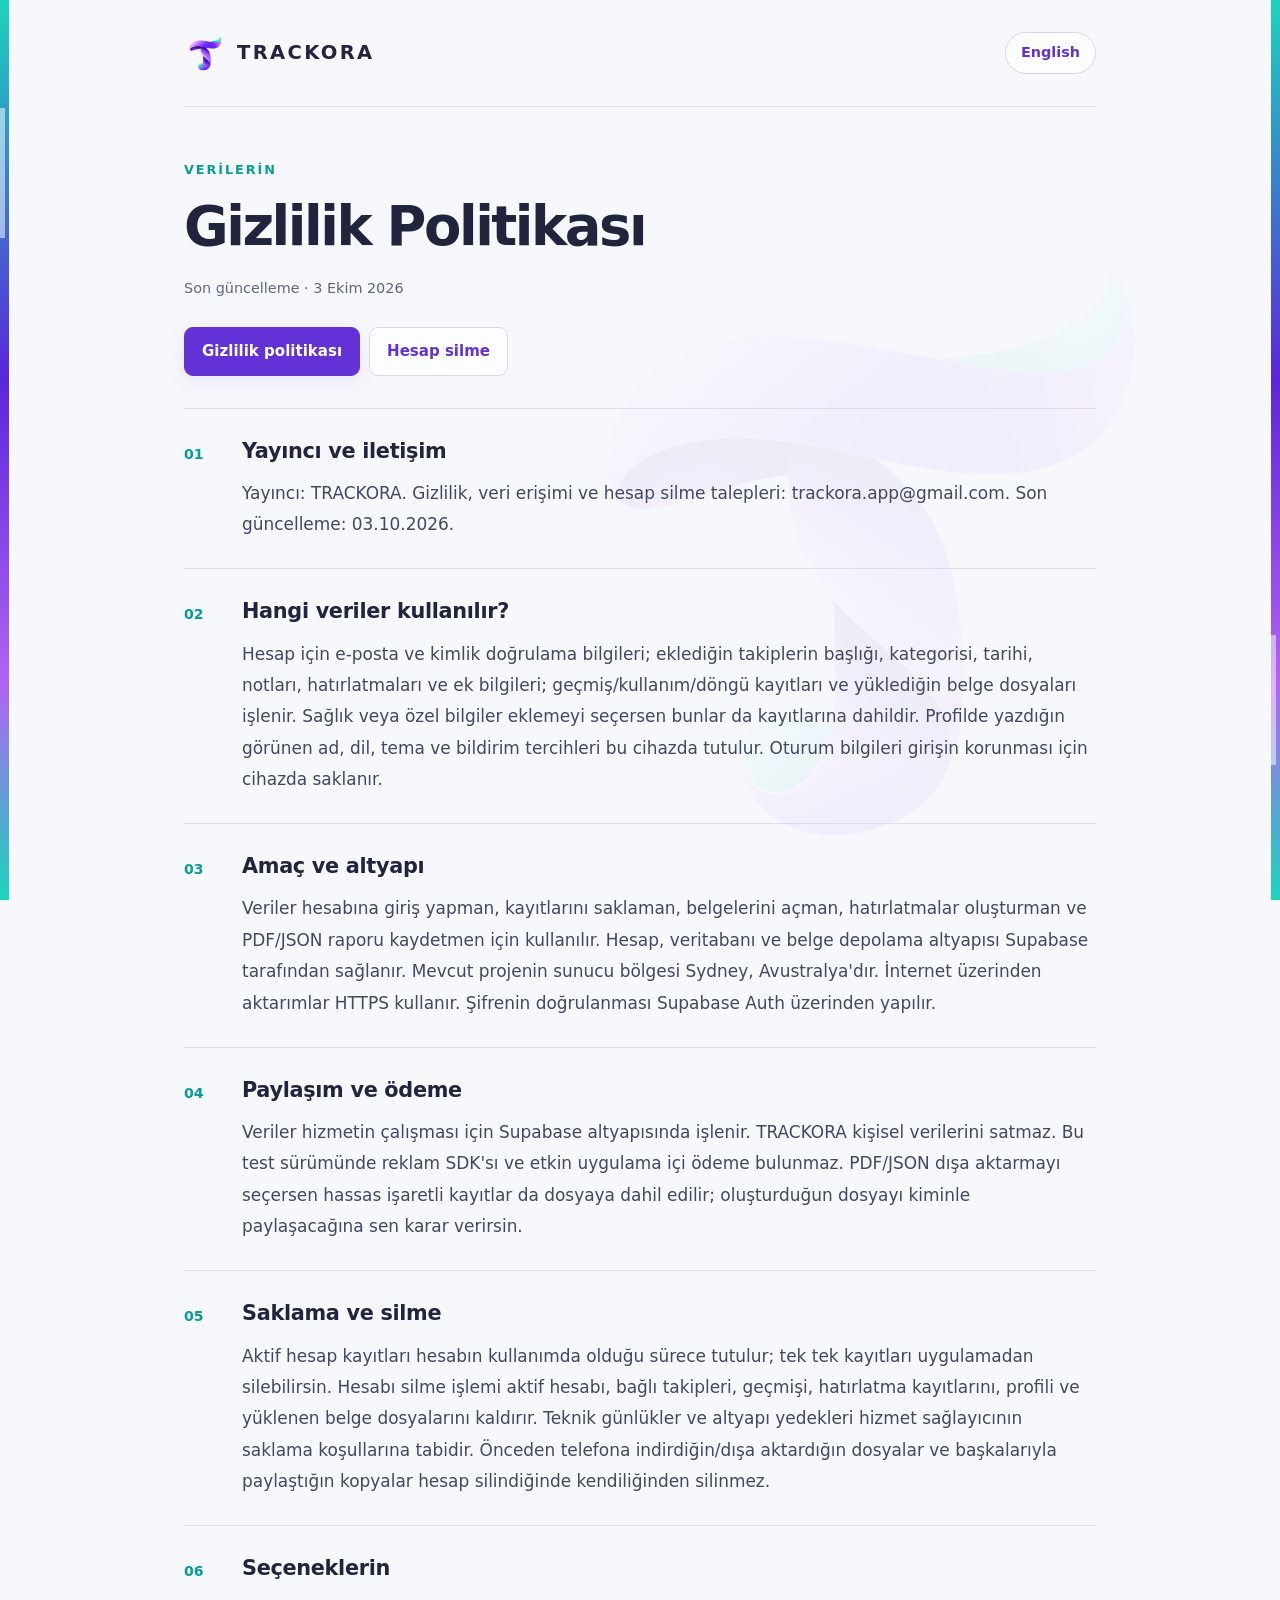
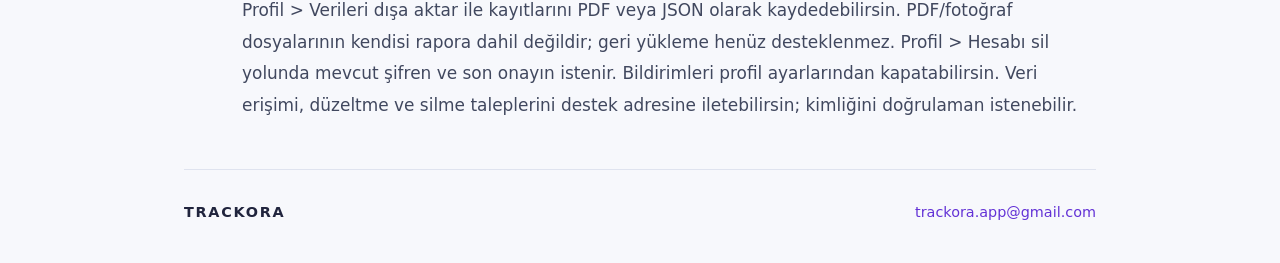
==== index.html @ c4593e1d "Publish privacy and account deletion pages" ====
<!doctype html><html lang="tr"><head><meta charset="utf-8"><meta name="viewport" content="width=device-width, initial-scale=1"><meta name="color-scheme" content="light"><title>TRACKORA Gizlilik Politikası</title><meta name="description" content="TRACKORA gizlilik politikası ve hesap silme rehberi."><link rel="icon" href="assets/trackora.png"><link rel="stylesheet" href="style.css"></head><body><div class="edge edge-left" aria-hidden="true"></div><div class="edge edge-right" aria-hidden="true"></div><img class="watermark" src="assets/trackora.png" alt="" aria-hidden="true"><div class="shell"><header><a class="brand" href="index.html" aria-label="TRACKORA"><img src="assets/trackora.png" alt=""><span>TRACKORA</span></a><a class="language" href="privacy-en.html" lang="en">English</a></header><main><div class="page-heading"><span class="eyebrow">VERİLERİN</span><h1>Gizlilik Politikası</h1><div class="updated">Son güncelleme · 3 Ekim 2026</div></div><nav aria-label="Bilgi sayfaları"><a aria-current="page" href="index.html">Gizlilik politikası</a><a  href="deletion.html">Hesap silme</a></nav><article><section aria-labelledby="section-0"><span class="number" aria-hidden="true">01</span><div><h2 id="section-0">Yayıncı ve iletişim</h2><p>Yayıncı: TRACKORA. Gizlilik, veri erişimi ve hesap silme talepleri: trackora.app@gmail.com. Son güncelleme: 03.10.2026.</p></div></section><section aria-labelledby="section-1"><span class="number" aria-hidden="true">02</span><div><h2 id="section-1">Hangi veriler kullanılır?</h2><p>Hesap için e-posta ve kimlik doğrulama bilgileri; eklediğin takiplerin başlığı, kategorisi, tarihi, notları, hatırlatmaları ve ek bilgileri; geçmiş/kullanım/döngü kayıtları ve yüklediğin belge dosyaları işlenir. Sağlık veya özel bilgiler eklemeyi seçersen bunlar da kayıtlarına dahildir. Profilde yazdığın görünen ad, dil, tema ve bildirim tercihleri bu cihazda tutulur. Oturum bilgileri girişin korunması için cihazda saklanır.</p></div></section><section aria-labelledby="section-2"><span class="number" aria-hidden="true">03</span><div><h2 id="section-2">Amaç ve altyapı</h2><p>Veriler hesabına giriş yapman, kayıtlarını saklaman, belgelerini açman, hatırlatmalar oluşturman ve PDF/JSON raporu kaydetmen için kullanılır. Hesap, veritabanı ve belge depolama altyapısı Supabase tarafından sağlanır. Mevcut projenin sunucu bölgesi Sydney, Avustralya&#39;dır. İnternet üzerinden aktarımlar HTTPS kullanır. Şifrenin doğrulanması Supabase Auth üzerinden yapılır.</p></div></section><section aria-labelledby="section-3"><span class="number" aria-hidden="true">04</span><div><h2 id="section-3">Paylaşım ve ödeme</h2><p>Veriler hizmetin çalışması için Supabase altyapısında işlenir. TRACKORA kişisel verilerini satmaz. Bu test sürümünde reklam SDK&#39;sı ve etkin uygulama içi ödeme bulunmaz. PDF/JSON dışa aktarmayı seçersen hassas işaretli kayıtlar da dosyaya dahil edilir; oluşturduğun dosyayı kiminle paylaşacağına sen karar verirsin.</p></div></section><section aria-labelledby="section-4"><span class="number" aria-hidden="true">05</span><div><h2 id="section-4">Saklama ve silme</h2><p>Aktif hesap kayıtları hesabın kullanımda olduğu sürece tutulur; tek tek kayıtları uygulamadan silebilirsin. Hesabı silme işlemi aktif hesabı, bağlı takipleri, geçmişi, hatırlatma kayıtlarını, profili ve yüklenen belge dosyalarını kaldırır. Teknik günlükler ve altyapı yedekleri hizmet sağlayıcının saklama koşullarına tabidir. Önceden telefona indirdiğin/dışa aktardığın dosyalar ve başkalarıyla paylaştığın kopyalar hesap silindiğinde kendiliğinden silinmez.</p></div></section><section aria-labelledby="section-5"><span class="number" aria-hidden="true">06</span><div><h2 id="section-5">Seçeneklerin</h2><p>Profil &gt; Verileri dışa aktar ile kayıtlarını PDF veya JSON olarak kaydedebilirsin. PDF/fotoğraf dosyalarının kendisi rapora dahil değildir; geri yükleme henüz desteklenmez. Profil &gt; Hesabı sil yolunda mevcut şifren ve son onayın istenir. Bildirimleri profil ayarlarından kapatabilirsin. Veri erişimi, düzeltme ve silme taleplerini destek adresine iletebilirsin; kimliğini doğrulaman istenebilir.</p></div></section></article></main><footer><span>TRACKORA</span><a href="mailto:trackora.app@gmail.com">trackora.app@gmail.com</a></footer></div></body></html>
---- style.css ----
:root{font-family:system-ui,-apple-system,BlinkMacSystemFont,"Segoe UI",sans-serif;color:#20243d;background:#f7f8fc;font-synthesis:none;font-size:16px;--purple:#6332d6;--teal:#089e94}*{box-sizing:border-box}body{margin:0;line-height:1.75;min-width:0}a{color:var(--purple);text-underline-offset:4px}a:focus-visible{outline:3px solid var(--teal);outline-offset:5px;border-radius:4px}.shell{position:relative;max-width:1040px;margin:auto;padding:0 64px}.edge{position:fixed;top:0;bottom:0;width:9px;background:linear-gradient(180deg,#1bd4bc 0%,#5b26da 42%,#b263f3 76%,#1bd4bc 100%);z-index:3;pointer-events:none}.edge-left{left:0}.edge-right{right:0}.edge:after{content:"";position:absolute;top:12%;height:130px;width:5px;background:#fff8}.edge-right:after{bottom:15%;top:auto}.watermark{position:fixed;right:max(-110px,calc((100vw - 1150px)/2));top:22vh;width:min(67vw,700px);opacity:.045;pointer-events:none;user-select:none;z-index:0}header{display:flex;align-items:center;justify-content:space-between;gap:16px;padding:32px 0;border-bottom:1px solid #dfe3ef}.brand{display:flex;align-items:center;gap:11px;text-decoration:none;color:#27223d;font-weight:800;font-size:1.22rem;letter-spacing:.12em}.brand img{width:42px;height:42px;object-fit:contain}.language{font-size:.9rem;font-weight:650;text-decoration:none;padding:7px 15px;border:1px solid #dad3ee;border-radius:30px;background:#ffffffa6}.page-heading{padding:48px 0 26px}.eyebrow{font-size:.8rem;font-weight:750;letter-spacing:.15em;color:var(--teal)}h1{font-size:clamp(2rem,5.5vw,3.4rem);letter-spacing:-.045em;line-height:1.16;margin:12px 0 18px;font-weight:750;max-width:680px}.updated{font-size:.9rem;color:#60677c}nav{display:flex;flex-wrap:wrap;gap:9px;padding-bottom:32px}nav a{text-decoration:none;font-size:.94rem;font-weight:650;border:1px solid #ddd7ed;border-radius:9px;padding:10px 17px;background:#ffffffa3}nav a[aria-current]{color:white;background:var(--purple);border-color:var(--purple);box-shadow:0 4px 18px #6332d61a}article{padding:0 0 20px}section{display:grid;grid-template-columns:40px 1fr;gap:18px;padding:28px 0;border-top:1px solid #dadfea}.number{font-size:.88rem;color:var(--teal);font-weight:700;padding-top:5px;font-variant-numeric:tabular-nums}h2{font-size:1.3rem;line-height:1.4;margin:0 0 12px;letter-spacing:-.015em}p{font-size:1.06rem;margin:0;overflow-wrap:anywhere;color:#41485f;line-height:1.85}footer{padding:30px 0 38px;border-top:1px solid #dfe3ef;display:flex;flex-wrap:wrap;justify-content:space-between;gap:12px;font-size:.9rem}footer span{letter-spacing:.12em;font-weight:700}footer a{text-decoration:none}@media(max-width:600px){.shell{padding:0 26px}.edge{width:5px}header{padding:23px 0}.brand{font-size:1rem;gap:8px}.brand img{width:34px;height:34px}.language{padding:6px 11px}.page-heading{padding:34px 0 24px}h1{font-size:2.25rem}nav{gap:8px;padding-bottom:24px}nav a{font-size:.9rem;padding:9px 13px}section{grid-template-columns:25px 1fr;gap:10px;padding:24px 0}h2{font-size:1.18rem}p{font-size:1.04rem}.watermark{width:115vw;max-width:none;right:-28vw;top:28vh;opacity:.042}footer{display:block}footer a{display:block;margin-top:6px}}@media(prefers-reduced-motion:no-preference){a{transition:background .16s,color .16s}nav a:hover{background:#ede6fa;color:var(--purple)}}@media print{.edge,.watermark,header,.language,nav{display:none}.shell{max-width:none;padding:0}body{background:white}p{color:#222}section{break-inside:avoid}}
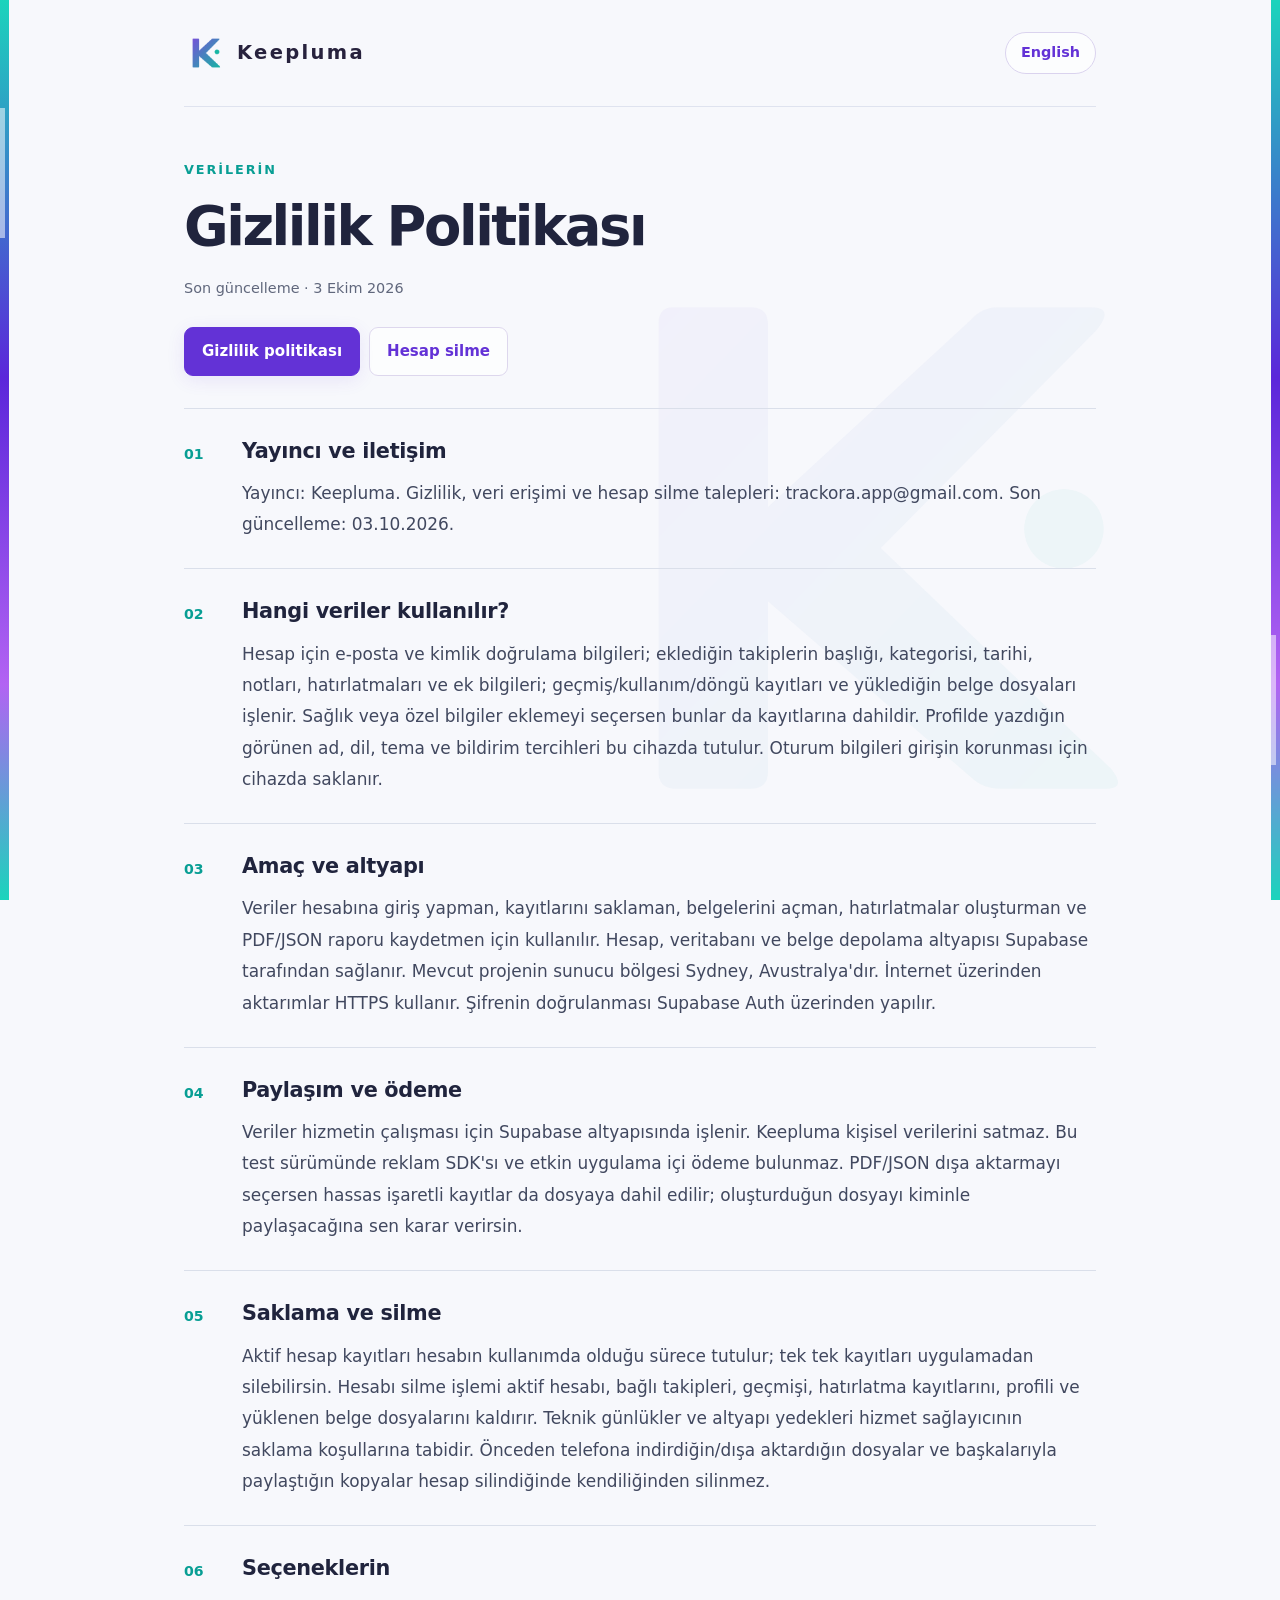
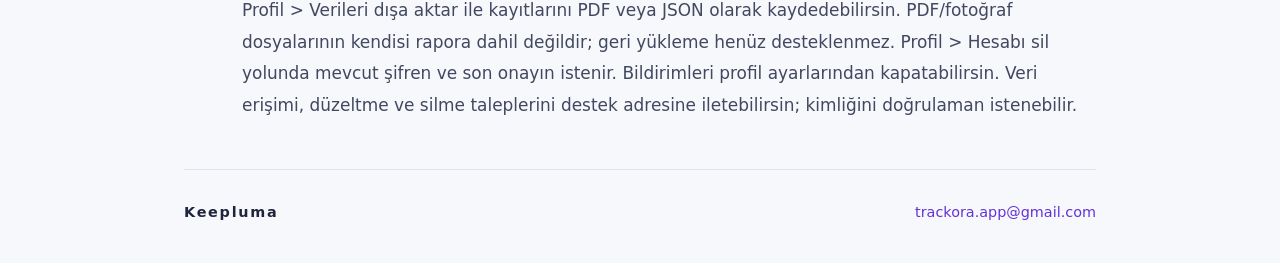
==== commit 26a2451d: "Update privacy site branding to Keepluma; retain support address" ====
--- a/index.html
+++ b/index.html
@@ -1 +1 @@
-<!doctype html><html lang="tr"><head><meta charset="utf-8"><meta name="viewport" content="width=device-width, initial-scale=1"><meta name="color-scheme" content="light"><title>TRACKORA Gizlilik Politikası</title><meta name="description" content="TRACKORA gizlilik politikası ve hesap silme rehberi."><link rel="icon" href="assets/trackora.png"><link rel="stylesheet" href="style.css"></head><body><div class="edge edge-left" aria-hidden="true"></div><div class="edge edge-right" aria-hidden="true"></div><img class="watermark" src="assets/trackora.png" alt="" aria-hidden="true"><div class="shell"><header><a class="brand" href="index.html" aria-label="TRACKORA"><img src="assets/trackora.png" alt=""><span>TRACKORA</span></a><a class="language" href="privacy-en.html" lang="en">English</a></header><main><div class="page-heading"><span class="eyebrow">VERİLERİN</span><h1>Gizlilik Politikası</h1><div class="updated">Son güncelleme · 3 Ekim 2026</div></div><nav aria-label="Bilgi sayfaları"><a aria-current="page" href="index.html">Gizlilik politikası</a><a  href="deletion.html">Hesap silme</a></nav><article><section aria-labelledby="section-0"><span class="number" aria-hidden="true">01</span><div><h2 id="section-0">Yayıncı ve iletişim</h2><p>Yayıncı: TRACKORA. Gizlilik, veri erişimi ve hesap silme talepleri: trackora.app@gmail.com. Son güncelleme: 03.10.2026.</p></div></section><section aria-labelledby="section-1"><span class="number" aria-hidden="true">02</span><div><h2 id="section-1">Hangi veriler kullanılır?</h2><p>Hesap için e-posta ve kimlik doğrulama bilgileri; eklediğin takiplerin başlığı, kategorisi, tarihi, notları, hatırlatmaları ve ek bilgileri; geçmiş/kullanım/döngü kayıtları ve yüklediğin belge dosyaları işlenir. Sağlık veya özel bilgiler eklemeyi seçersen bunlar da kayıtlarına dahildir. Profilde yazdığın görünen ad, dil, tema ve bildirim tercihleri bu cihazda tutulur. Oturum bilgileri girişin korunması için cihazda saklanır.</p></div></section><section aria-labelledby="section-2"><span class="number" aria-hidden="true">03</span><div><h2 id="section-2">Amaç ve altyapı</h2><p>Veriler hesabına giriş yapman, kayıtlarını saklaman, belgelerini açman, hatırlatmalar oluşturman ve PDF/JSON raporu kaydetmen için kullanılır. Hesap, veritabanı ve belge depolama altyapısı Supabase tarafından sağlanır. Mevcut projenin sunucu bölgesi Sydney, Avustralya&#39;dır. İnternet üzerinden aktarımlar HTTPS kullanır. Şifrenin doğrulanması Supabase Auth üzerinden yapılır.</p></div></section><section aria-labelledby="section-3"><span class="number" aria-hidden="true">04</span><div><h2 id="section-3">Paylaşım ve ödeme</h2><p>Veriler hizmetin çalışması için Supabase altyapısında işlenir. TRACKORA kişisel verilerini satmaz. Bu test sürümünde reklam SDK&#39;sı ve etkin uygulama içi ödeme bulunmaz. PDF/JSON dışa aktarmayı seçersen hassas işaretli kayıtlar da dosyaya dahil edilir; oluşturduğun dosyayı kiminle paylaşacağına sen karar verirsin.</p></div></section><section aria-labelledby="section-4"><span class="number" aria-hidden="true">05</span><div><h2 id="section-4">Saklama ve silme</h2><p>Aktif hesap kayıtları hesabın kullanımda olduğu sürece tutulur; tek tek kayıtları uygulamadan silebilirsin. Hesabı silme işlemi aktif hesabı, bağlı takipleri, geçmişi, hatırlatma kayıtlarını, profili ve yüklenen belge dosyalarını kaldırır. Teknik günlükler ve altyapı yedekleri hizmet sağlayıcının saklama koşullarına tabidir. Önceden telefona indirdiğin/dışa aktardığın dosyalar ve başkalarıyla paylaştığın kopyalar hesap silindiğinde kendiliğinden silinmez.</p></div></section><section aria-labelledby="section-5"><span class="number" aria-hidden="true">06</span><div><h2 id="section-5">Seçeneklerin</h2><p>Profil &gt; Verileri dışa aktar ile kayıtlarını PDF veya JSON olarak kaydedebilirsin. PDF/fotoğraf dosyalarının kendisi rapora dahil değildir; geri yükleme henüz desteklenmez. Profil &gt; Hesabı sil yolunda mevcut şifren ve son onayın istenir. Bildirimleri profil ayarlarından kapatabilirsin. Veri erişimi, düzeltme ve silme taleplerini destek adresine iletebilirsin; kimliğini doğrulaman istenebilir.</p></div></section></article></main><footer><span>TRACKORA</span><a href="mailto:trackora.app@gmail.com">trackora.app@gmail.com</a></footer></div></body></html>+<!doctype html><html lang="tr"><head><meta charset="utf-8"><meta name="viewport" content="width=device-width, initial-scale=1"><meta name="color-scheme" content="light"><title>Keepluma Gizlilik Politikası</title><meta name="description" content="Keepluma gizlilik politikası ve hesap silme rehberi."><link rel="icon" href="assets/trackora.png"><link rel="stylesheet" href="style.css"></head><body><div class="edge edge-left" aria-hidden="true"></div><div class="edge edge-right" aria-hidden="true"></div><img class="watermark" src="assets/trackora.png" alt="" aria-hidden="true"><div class="shell"><header><a class="brand" href="index.html" aria-label="Keepluma"><img src="assets/trackora.png" alt=""><span>Keepluma</span></a><a class="language" href="privacy-en.html" lang="en">English</a></header><main><div class="page-heading"><span class="eyebrow">VERİLERİN</span><h1>Gizlilik Politikası</h1><div class="updated">Son güncelleme · 3 Ekim 2026</div></div><nav aria-label="Bilgi sayfaları"><a aria-current="page" href="index.html">Gizlilik politikası</a><a  href="deletion.html">Hesap silme</a></nav><article><section aria-labelledby="section-0"><span class="number" aria-hidden="true">01</span><div><h2 id="section-0">Yayıncı ve iletişim</h2><p>Yayıncı: Keepluma. Gizlilik, veri erişimi ve hesap silme talepleri: trackora.app@gmail.com. Son güncelleme: 03.10.2026.</p></div></section><section aria-labelledby="section-1"><span class="number" aria-hidden="true">02</span><div><h2 id="section-1">Hangi veriler kullanılır?</h2><p>Hesap için e-posta ve kimlik doğrulama bilgileri; eklediğin takiplerin başlığı, kategorisi, tarihi, notları, hatırlatmaları ve ek bilgileri; geçmiş/kullanım/döngü kayıtları ve yüklediğin belge dosyaları işlenir. Sağlık veya özel bilgiler eklemeyi seçersen bunlar da kayıtlarına dahildir. Profilde yazdığın görünen ad, dil, tema ve bildirim tercihleri bu cihazda tutulur. Oturum bilgileri girişin korunması için cihazda saklanır.</p></div></section><section aria-labelledby="section-2"><span class="number" aria-hidden="true">03</span><div><h2 id="section-2">Amaç ve altyapı</h2><p>Veriler hesabına giriş yapman, kayıtlarını saklaman, belgelerini açman, hatırlatmalar oluşturman ve PDF/JSON raporu kaydetmen için kullanılır. Hesap, veritabanı ve belge depolama altyapısı Supabase tarafından sağlanır. Mevcut projenin sunucu bölgesi Sydney, Avustralya&#39;dır. İnternet üzerinden aktarımlar HTTPS kullanır. Şifrenin doğrulanması Supabase Auth üzerinden yapılır.</p></div></section><section aria-labelledby="section-3"><span class="number" aria-hidden="true">04</span><div><h2 id="section-3">Paylaşım ve ödeme</h2><p>Veriler hizmetin çalışması için Supabase altyapısında işlenir. Keepluma kişisel verilerini satmaz. Bu test sürümünde reklam SDK&#39;sı ve etkin uygulama içi ödeme bulunmaz. PDF/JSON dışa aktarmayı seçersen hassas işaretli kayıtlar da dosyaya dahil edilir; oluşturduğun dosyayı kiminle paylaşacağına sen karar verirsin.</p></div></section><section aria-labelledby="section-4"><span class="number" aria-hidden="true">05</span><div><h2 id="section-4">Saklama ve silme</h2><p>Aktif hesap kayıtları hesabın kullanımda olduğu sürece tutulur; tek tek kayıtları uygulamadan silebilirsin. Hesabı silme işlemi aktif hesabı, bağlı takipleri, geçmişi, hatırlatma kayıtlarını, profili ve yüklenen belge dosyalarını kaldırır. Teknik günlükler ve altyapı yedekleri hizmet sağlayıcının saklama koşullarına tabidir. Önceden telefona indirdiğin/dışa aktardığın dosyalar ve başkalarıyla paylaştığın kopyalar hesap silindiğinde kendiliğinden silinmez.</p></div></section><section aria-labelledby="section-5"><span class="number" aria-hidden="true">06</span><div><h2 id="section-5">Seçeneklerin</h2><p>Profil &gt; Verileri dışa aktar ile kayıtlarını PDF veya JSON olarak kaydedebilirsin. PDF/fotoğraf dosyalarının kendisi rapora dahil değildir; geri yükleme henüz desteklenmez. Profil &gt; Hesabı sil yolunda mevcut şifren ve son onayın istenir. Bildirimleri profil ayarlarından kapatabilirsin. Veri erişimi, düzeltme ve silme taleplerini destek adresine iletebilirsin; kimliğini doğrulaman istenebilir.</p></div></section></article></main><footer><span>Keepluma</span><a href="mailto:trackora.app@gmail.com">trackora.app@gmail.com</a></footer></div></body></html>
